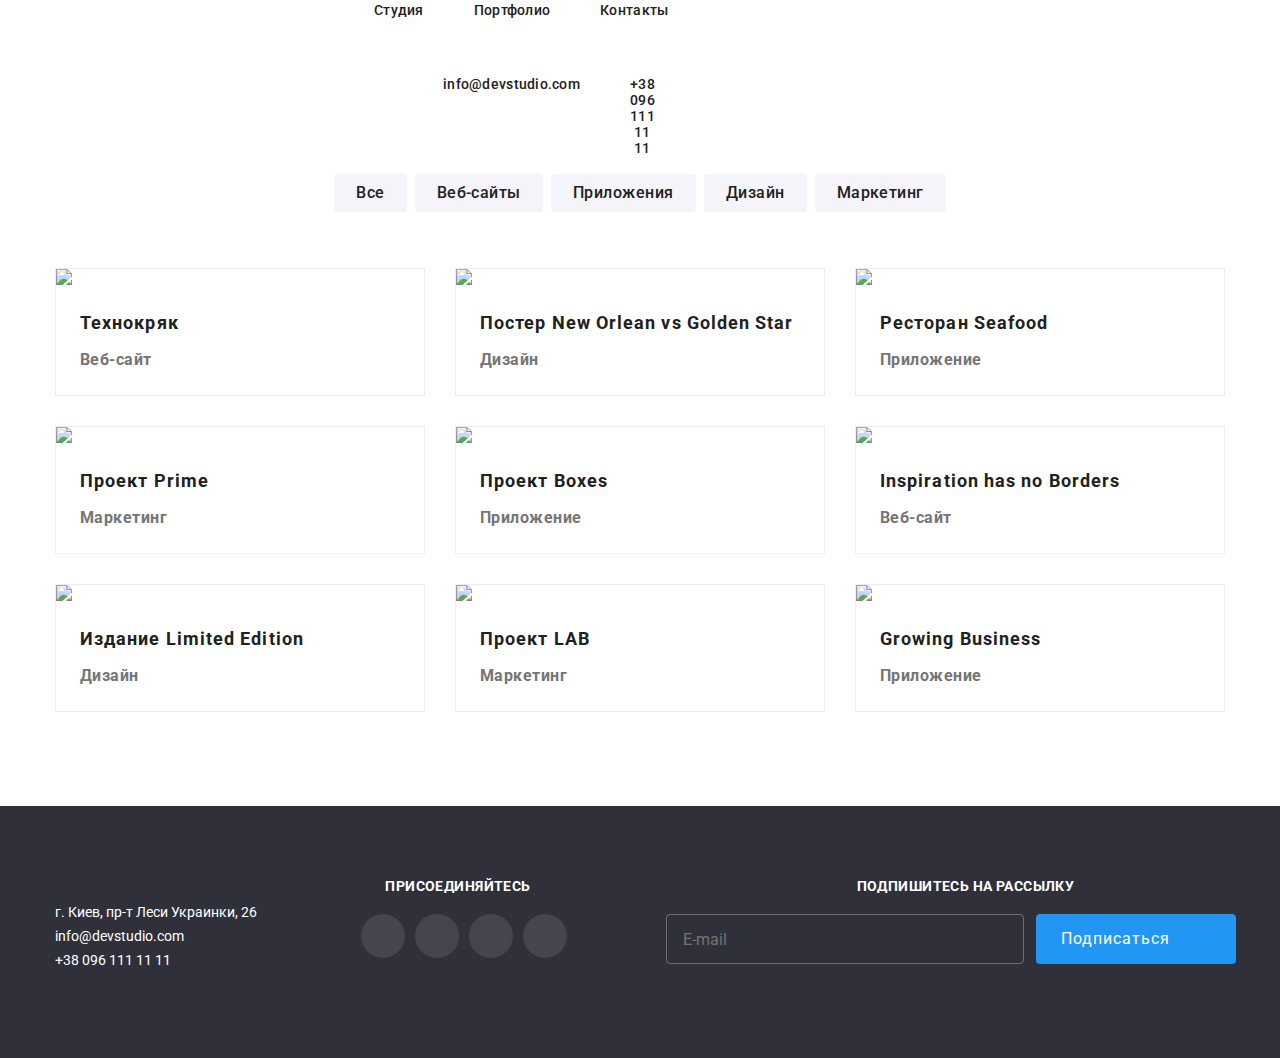
==== poftfolio.html @ 073ec11e "Add files via upload" ====
<!DOCTYPE html>
<html lang="en">
  <head>
    <meta charset="UTF-8" />
    <meta name="viewport" content="width=device-width, initial-scale=1.0" />
    <title>Portfolio</title>
    <link
      href="https://fonts.googleapis.com/css2?family=Roboto:wght@400;500;700;900&display=swap"
      rel="stylesheet"
    />
    <link
      rel="stylesheet"
      href="https://cdnjs.cloudflare.com/ajax/libs/modern-normalize/1.0.0/modern-normalize.css"
    />
    <link rel="stylesheet" href="./css/portfolio.min.css" />
  </head>
  <body>
    <header class="header">
      <div class="container">
        
        <a class="logo" href="./index.html">
              <svg width="153" height="31">
              <use href="./images/sprite.svg#icon-Web-Studio"></use>
            </svg>
            </a>
            <button
            type="button"
            class="menu-button is-open"
            aria-expanded="false"
            aria-controls="menu-container"
            data-menu-button>
            <svg class="mobile-menu"
            width="40"
            height="40"
              aria-label="Переключатель мобильного меню"
            >
              <use class="icon-cross" href="./images/sprite.svg#icon-Vector"></use>
              <use class="icon-menu" href="./images/sprite.svg#icon-menu-mob"></use>
            </svg>
          </button>
      <div class="menu-container is-open" id="menu-container" data-menu>
                   
        <div>    
          <nav class="navigation"> 
              <ul class="navigation-list list">
                <li class="navigation-list-item">
                  <a class="navigation-list-link link" href="">Студия </a>
                </li>
                <li class="navigation-list-item">
                  <a class="navigation-list-link link" href="./poftfolio.html"
                    >Портфолио
                  </a>
                </li>
                <li class="navigation-list-item">
                  <a class="navigation-list-link link" href=""> Контакты</a>
                </li>
              </ul>
            </nav>
          </div>
          <div>    
            <address class="address">
              <ul class="address-list list">
                <li class="address-list-item">
                  <a class="address-list-item-mail link"
                    href="mailto:info@devstudio.com">
                    <svg class="mail-svg">
                      <use href="./images/sprite.svg#icon-mail"></use>
                    </svg>
                    info@devstudio.com
                  </a>
                </li>
                <li class="address-list-item">
                  <a class="address-list-item-tel link" href="tel:+380961111111"
                    >
                    <svg class="tel-svg">
                      <use href="./images/sprite.svg#icon-tel"></use>
                    </svg>
                    +38 096 111 11 11</a
                  >
                </li>
              </ul>
            </address>
        </div>
      </div>
    </div>
    </header> 
    <main>
      <!--portfolio-->
      <!--tabs-->
    <section class="tabs">
      <div class="container">
          <nav class="potfolio-nav">
            <ul class="portfolio-list list">
              <li class="portfolio-list-item">
                <a class="portfolio-list-item-link link" href="">Все</a>
              </li>
              <li class="portfolio-list-item">
                <a class="portfolio-list-item-link link" href="">Веб-сайты</a>
              </li>
              <li class="portfolio-list-item">
                <a class="portfolio-list-item-link link" href="">Приложения</a>
              </li>
              <li class="portfolio-list-item">
                <a class="portfolio-list-item-link link" href="">Дизайн</a>
              </li>
              <li class="portfolio-list-item">
                <a class="portfolio-list-item-link link" href="">Маркетинг</a>
              </li>
            </ul>
          </nav>
        </div>
    </section>  
      <!--gallery-->
      <section class="gallery">
        <div class="container">
          <h2 class="gallery-title" hidden>gg</h2>
          <ul class="gallery-list list">
            <li class="gallery-list-item">
              <div class="gallery-list-img-wraper">
                <a href="">
                  <picture>
                    <source
                        srcset="./images/portfolio/all/1.jpg 1x, ./images/portfolio/all/1@2x.jpg 2x"
                        media="(min-width: 1200px)">
                    <source
                        srcset="./images/portfolio/all/1-tablet.jpg 1x, ./images/portfolio/all/1-tablet@2x.jpg 2x"
                        media="(min-width:768px)">
                    <source
                        srcset="./images/portfolio/all/1-mob.jpg 1x, ./images/portfolio/all/1-mob@2x.jpg 2x"
                        media="(min-width:480px)">    
                                   
                  <img src="./images/portfolio/all/1.jpg"/>
                </picture>
                  
                </a>
                <div class="overlay">
                  <p>
                    Технокряк это современная площадка распространения коронавируса.
                    Компании используют эту платформу для цифрового шпионажа и атак
                    на защищённые сервера конкурентов.
                  </p>
                </div>
              </div>
              
              <p class="gallery-item-title">Технокряк</p>
              <p class="gallery-item-discription">Веб-сайт</p>
              
            </li>
            <li class="gallery-list-item">
              <div class="gallery-list-img-wraper">
              <a class="gallery-title-link link" href=""
                >
                <picture>
                  <source
                      srcset="./images/portfolio/all/2.jpg 1x, ./images/portfolio/all/2@2x.jpg 2x"
                      media="(min-width: 1200px)">
                  <source
                      srcset="./images/portfolio/all/2-tablet.jpg 1x, ./images/portfolio/all/2-tablet@2x.jpg 2x"
                      media="(min-width:768px)">
                  <source
                      srcset="./images/portfolio/all/2-mob.jpg 1x, ./images/portfolio/all/2-mob@2x.jpg 2x"
                      media="(min-width:480px)">    
                                 
                <img src="./images/portfolio/all/2.jpg"/>
              </picture>
                
              </a>
                <div class="overlay">
                  <p>
                    Технокряк это современная площадка распространения коронавируса.
                    Компании используют эту платформу для цифрового шпионажа и атак
                    на защищённые сервера конкурентов.
                  </p>
                </div>
              </div>
              <p class="gallery-item-title">Постер New Orlean vs Golden Star</p>
              <p class="gallery-item-discription">Дизайн</p>
            </li>
            <li class="gallery-list-item">
              <div class="gallery-list-img-wraper">
              <a class="gallery-title-link link" href=""
                >
                <picture>
                  <source
                      srcset="./images/portfolio/all/3.jpg 1x, ./images/portfolio/all/3@2x.jpg 2x"
                      media="(min-width: 1200px)">
                  <source
                      srcset="./images/portfolio/all/3-tablet.jpg 1x, ./images/portfolio/all/3-tablet@2x.jpg 2x"
                      media="(min-width:768px)">
                  <source
                      srcset="./images/portfolio/all/3-mob.jpg 1x, ./images/portfolio/all/3-mob@2x.jpg 2x"
                      media="(min-width:480px)">    
                                 
                <img src="./images/portfolio/all/3.jpg"/>
              </picture>
              </a>
                <div class="overlay">
                  <p>
                    Технокряк это современная площадка распространения коронавируса.
                    Компании используют эту платформу для цифрового шпионажа и атак
                    на защищённые сервера конкурентов.
                  </p>
                </div>
              </div>
              <p class="gallery-item-title">Ресторан Seafood</p>
              <p class="gallery-item-discription">Приложение</p>
            </li>
            <li class="gallery-list-item">
              <div class="gallery-list-img-wraper">
              <a class="gallery-title-link link" href=""
                >
                <picture>
                  <source
                      srcset="./images/portfolio/all/4.jpg 1x, ./images/portfolio/all/4@2x.jpg 2x"
                      media="(min-width: 1200px)">
                  <source
                      srcset="./images/portfolio/all/4-tablet.jpg 1x, ./images/portfolio/all/4-tablet@2x.jpg 2x"
                      media="(min-width:768px)">
                  <source
                      srcset="./images/portfolio/all/4-mob.jpg 1x, ./images/portfolio/all/4-mob@2x.jpg 2x"
                      media="(min-width:480px)">    
                                 
                <img src="./images/portfolio/all/4.jpg"/>
              </picture>
              </a>
                <div class="overlay">
                  <p>
                    Технокряк это современная площадка распространения коронавируса.
                    Компании используют эту платформу для цифрового шпионажа и атак
                    на защищённые сервера конкурентов.
                  </p>
                </div>
              </div>
              <p class="gallery-item-title">Проект Prime</p>
              <p class="gallery-item-discription">Маркетинг</p>
            </li>
            <li class="gallery-list-item">
              <div class="gallery-list-img-wraper">
              <a href=""
                >
                <picture>
                  <source
                      srcset="./images/portfolio/all/5.jpg 1x, ./images/portfolio/all/5@2x.jpg 2x"
                      media="(min-width: 1200px)">
                  <source
                      srcset="./images/portfolio/all/5-tablet.jpg 1x, ./images/portfolio/all/5-tablet@2x.jpg 2x"
                      media="(min-width:768px)">
                  <source
                      srcset="./images/portfolio/all/5-mob.jpg 1x, ./images/portfolio/all/5-mob@2x.jpg 2x"
                      media="(min-width:480px)">    
                                 
                <img src="./images/portfolio/all/5.jpg"/>
                </picture>
              </a>
                <div class="overlay">
                  <p>
                    Технокряк это современная площадка распространения коронавируса.
                    Компании используют эту платформу для цифрового шпионажа и атак
                    на защищённые сервера конкурентов.
                  </p>
                </div>
               </div>
              <p class="gallery-item-title">Проект Boxes</p>
              <p class="gallery-item-discription">Приложение</p>
            </li>
            <li class="gallery-list-item">
              <div class="gallery-list-img-wraper">
              <a href=""
                >
                <picture>
                  <source
                      srcset="./images/portfolio/all/6.jpg 1x, ./images/portfolio/all/6@2x.jpg 2x"
                      media="(min-width: 1200px)">
                  <source
                      srcset="./images/portfolio/all/6-tablet.jpg 1x, ./images/portfolio/all/6-tablet@2x.jpg 2x"
                      media="(min-width:768px)">
                  <source
                      srcset="./images/portfolio/all/6-mob.jpg 1x, ./images/portfolio/all/6-mob@2x.jpg 2x"
                      media="(min-width:480px)">    
                                 
                <img src="./images/portfolio/all/6.jpg"/>
              </picture>
              </a>
                <div class="overlay">
                  <p>
                    Технокряк это современная площадка распространения коронавируса.
                    Компании используют эту платформу для цифрового шпионажа и атак
                    на защищённые сервера конкурентов.
                  </p>
                </div>
              </div>
              <p class="gallery-item-title">Inspiration has no Borders</p>
              <p class="gallery-item-discription">Веб-сайт</p>
            </li>
            <li class="gallery-list-item">
              <div class="gallery-list-img-wraper">
              <a href=""
                >
                <picture>
                  <source
                      srcset="./images/portfolio/all/7.jpg 1x, ./images/portfolio/all/7@2x.jpg 2x"
                      media="(min-width: 1200px)">
                  <source
                      srcset="./images/portfolio/all/7-tablet.jpg 1x, ./images/portfolio/all/7-tablet@2x.jpg 2x"
                      media="(min-width:768px)">
                  <source
                      srcset="./images/portfolio/all/7-mob.jpg 1x, ./images/portfolio/all/7-mob@2x.jpg 2x"
                      media="(min-width:480px)">    
                                 
                <img src="./images/portfolio/all/7.jpg"/>
              </picture>
              </a>
                <div class="overlay">
                  <p>
                    Технокряк это современная площадка распространения коронавируса.
                    Компании используют эту платформу для цифрового шпионажа и атак
                    на защищённые сервера конкурентов.
                  </p>
                </div>
              </div>
              <p class="gallery-item-title">Издание Limited Edition</p>
              <p class="gallery-item-discription">Дизайн</p>
            </li>
            <li class="gallery-list-item">
              <div class="gallery-list-img-wraper">
              <a href=""
                >
                <picture>
                  <source
                      srcset="./images/portfolio/all/8.jpg 1x, ./images/portfolio/all/8@2x.jpg 2x"
                      media="(min-width: 1200px)">
                  <source
                      srcset="./images/portfolio/all/8-tablet.jpg 1x, ./images/portfolio/all/8-tablet@2x.jpg 2x"
                      media="(min-width:768px)">
                  <source
                      srcset="./images/portfolio/all/8-mob.jpg 1x, ./images/portfolio/all/8-mob@2x.jpg 2x"
                      media="(min-width:480px)">    
                                 
                <img src="./images/portfolio/all/8.jpg"/>
                </a>
              </picture>
                <div class="overlay">
                  <p>
                    Технокряк это современная площадка распространения коронавируса.
                    Компании используют эту платформу для цифрового шпионажа и атак
                    на защищённые сервера конкурентов.
                  </p>
                </div>
              </div>
              <p class="gallery-item-title">Проект LAB</p>
              <p class="gallery-item-discription">Маркетинг</p>
            </li>
            <li class="gallery-list-item">
              <div class="gallery-list-img-wraper">
              <a href=""
                >
                <picture>
                  <source
                      srcset="./images/portfolio/all/9.jpg 1x, ./images/portfolio/all/9@2x.jpg 2x"
                      media="(min-width: 1200px)">
                  <source
                      srcset="./images/portfolio/all/9-tablet.jpg 1x, ./images/portfolio/all/9-tablet@2x.jpg 2x"
                      media="(min-width:768px)">
                  <source
                      srcset="./images/portfolio/all/9-mob.jpg 1x, ./images/portfolio/all/9-mob@2x.jpg 2x"
                      media="(min-width:480px)">    
                                 
                <img src="./images/portfolio/all/9.jpg"/>
              </picture>
              </a>
                <div class="overlay">
                  <p>
                    Технокряк это современная площадка распространения коронавируса.
                    Компании используют эту платформу для цифрового шпионажа и атак
                    на защищённые сервера конкурентов.
                  </p>
                </div>
              </div>
              <p class="gallery-item-title">Growing Business</p>
              <p class="gallery-item-discription">Приложение</p>
            </li>
          </ul>
        </div>
      </section>

    </main>
    <footer class="footer">
      <div class="container">
        <div class="footer-tablet">
         <div class="address-footer">
            <a class="logo-footer" href="./index.html">
            <svg class="logo-img-svg">
              <use href="./images/sprite.svg#icon-web-footer"></use>
            </svg>
            </a>
            <address class="address-footer-description">
              <p class="address-fact">г. Киев, пр-т Леси Украинки, 26</p>
              <ul class="address-list-footer list">
                <li class="address-list-footer-item">
                  <a class="address-list-footer-mail link" href="mailto:info@devstudio.com">info@devstudio.com</a>
                </li>
                <li class="address-list-footer-item">
                  <a class="address-list-footer-tel link" href="tel:+380961111111">+38 096 111 11 11</a>
                </li>
              </ul>
            </address>
         </div>
          <div class="subscription">
            <h3 class="subscription-social-title">присоединяйтесь</h3>
              <ul class="subscription-list list">
                <li class="subscription-list-item">
                <a class="subscription-social-link link" href="">
                  <svg class="subscription-social-link-svg">
                    <use href="./images/sprite.svg#icon-instagram-footer"></use>
                  </svg>
                </a>
              </li>
              <li class="subscription-list-item">
                <a class="subscription-social-link link" href="">
                  <svg class="subscription-social-link-svg">
                    <use href="./images/sprite.svg#icon-twitter-footer"></use>
                  </svg>
                </a>
              </li>
              <li class="subscription-list-item">
                <a class="subscription-social-link link" href="">
                  <svg class="subscription-social-link-svg">
                    <use href="./images/sprite.svg#icon-facebook-footer"></use>
                  </svg>
                </a>
              </li>
              <li class="subscription-list-item">
                <a class="subscription-social-link link" href="">
                  <svg class="subscription-social-link-svg">
                    <use href="./images/sprite.svg#icon-linkedin-footer"></use>
                  </svg>
                </a>
              </li>
              
            </ul>
          </div>
         
        </div>
        <div class="subscription-sub">
          <h3 class="subscription-title">Подпишитесь на рассылку</h3>
          <form action="" class="subscription-form">
            <input type="email" name="email" class="subscription-input" placeholder="E-mail" size="40" />
            <button  type="submit" class="subscription-btn">
            <span class="subscription-btn-text">
              <p>Подписаться</p>
              <svg class="subscription-btn-svg">
              <use href="./images/sprite.svg#icon-send"></use>
              </svg>            
              </span>
            </button>
         </form>
        </div>
      </div>
    </footer>
    <div class="backdrop is-hidden" data-modal>
      <div class="modal">
        <h2 class="modal-title">Оставьте свои данные, мы вам перезвоним</h2>
        <button type="button" class="close-btn" data-modal-close>
          <svg class="modal-btn-svg" width="12" height="12">
            <use href="./images/sprite.svg#icon-Vector"></use>
          </svg>
        </button>
        <form action="#" class="modal-form">
          <label class="modal-form-field">
            Имя*
            <div class="modal-form-field-wrapper">
              <input type="text" name="user-name" class="modal-form-input" placeholder="Имя" required>
              <svg class="modal-form-svg" width="12" height="12">
                <use href="./images/sprite.svg#icon-name"></use>
              </svg>
            </div>
          </label>
          <label class="modal-form-field">
            Телефон*
            <span class="modal-form-field-wrapper">
              <input type="tel" name="user-phone" class="modal-form-input" placeholder="Телефон" required>
              <svg class="modal-form-svg" width="13" height="13">
                <use href="./images/sprite.svg#icon-tel"></use>
              </svg>
            </span>
          </label>
          <label class="modal-form-field">
            Почта*
            <span class="modal-form-field-wrapper">
              <input type="email" name="email" class="modal-form-input" placeholder="Почта" required>
              <svg class="modal-form-svg" width="15" height="12">
                <use href="./images/sprite.svg#icon-mail"></use>
              </svg>
            </span>
          </label>
          <label class="modal-form-field" for="user-massege">
            Комментарий
          </label>
          <span class="modal-form-field-wrapper">
            <textarea name="user-massege" id="user-massege" class="modal-form-massege" placeholder="Комментарий"></textarea>
          </span>
    
          <input type="checkbox" id="check-policy" name="user-policy" value="accept-policy"
            class="modal-form-policy visually-hidden">
          <label class="modal-form-policy-lable" for="check-policy">
            Соглашаюсь с рассылкой и принимаю <a href="">Условия договора</a>
          </label>
          <button type="submit" class="modal-form-btn">Отправить</button>
        </form>
    
      </div>
    </div>
    
  </body>
</html>
---- css/portfolio.min.css ----
.visually-hidden{position:absolute !important;clip:rect(1px 1px 1px 1px);clip:rect(1px, 1px, 1px, 1px);padding:0 !important;border:0 !important;height:1px !important;width:1px !important;overflow:hidden}*,*::before,*::after{margin:0;padding:0}body{font-family:"Roboto",sans-serif;font-style:normal}.list{list-style:none}.link{text-decoration:none}.address{font-style:normal}img{display:block;max-width:100%;height:auto}.section{padding-top:30px;padding-bottom:30px}@media screen and (min-width: 1200px){.section{padding-top:47px;padding-bottom:47px}}@media screen and (min-width: 480px){.container{padding-left:15px;padding-right:15px;width:480px;margin:0 auto}.header .container{display:flex;align-items:center;justify-content:space-between}}@media screen and (min-width: 768px){.container{width:768px;margin:0 auto;padding:0 15px}}@media screen and (min-width: 1200px){.container{width:1200px;padding:0 15px;margin:0 auto}.footer .container{display:flex;height:252px}.hero .container{display:flex}}.title{font-weight:700;font-size:26px;line-height:1.269;text-align:center;letter-spacing:0.03em;color:#212121}.about .title{margin-bottom:50px}.clients .title{margin-bottom:30px}.co-worker .title{margin-bottom:30px}@media screen and (min-width: 1200px){.title{font-weight:700;font-size:36px}.co-worker .title{margin-bottom:50px}.clients .title{margin-bottom:50px}}@media screen and (min-width: 480px){.menu-button{display:inline-flex;margin:0;padding:0;border:0;background-color:transparent}.menu-button .icon-cross{display:none;width:20px}.menu-button.is-open .icon-cross{display:block}.menu-button.is-open .icon-menu{display:none}.menu-container{display:none;position:absolute;top:60px;left:0;width:100%;text-align:center;background-color:#FFFFFF;padding:60px 140px}.menu-container.is-open{display:block}.mobile-menu{display:block;fill:#212121;margin-top:10px}.mobile-menu :hover{fill:#2196f3}.mobile-menu .icon-menu{width:40px;height:40px}.mobile-menu .icon-cross{width:20px;height:20px}.address{display:none}}@media screen and (min-width: 768px){.menu-container{display:flex;align-items:center;position:relative;padding:0px;top:0}.menu-button{display:none}.address{display:block}}.subtitle{font-weight:700;font-size:14px;line-height:1.143;letter-spacing:0.03em;text-transform:uppercase;color:#212121}.advantages .subtitle{margin-bottom:10px;text-align:center}@media screen and (min-width: 1200px){.advantages .subtitle{text-align:left}}.logo{width:141px;height:28px;margin-top:26px;margin-bottom:16px}.logo-img-svg{width:153px;height:31px}@media screen and (min-width: 768px){.logo{margin-right:81px;margin-bottom:26px}}@media screen and (min-width: 1200px){.logo{margin-left:93px;margin-right:85px;margin-bottom:26px}}.discription{font-weight:400;font-size:14px;line-height:1.714;letter-spacing:0.03em;color:#757575}.advantages-content .discription{margin-bottom:30px}.backdrop{position:fixed;top:0px;left:0px;width:100%;height:100%;background-color:rgba(0,0,0,0.5);transition:all 550ms linear}.backdrop.is-hidden{opacity:0;visibility:hidden;pointer-events:none;transition:all 500ms linear 500ms}.backdrop.is-open{opacity:0;visibility:hidden;pointer-events:none;transition:all 500ms linear 500ms}.modal{position:absolute;top:50%;left:50%;transform:translate(-50%, -50%) scale(1);width:450px;height:609px;background-color:#fff;transition:all 300ms linear 500ms;padding:40px}.modal-btn-svg{width:11px;height:11px;fill:#000}.close-btn:hover .modal-btn-svg{fill:#2196f3;transition:color 250ms cubic-bezier(0.4, 0, 0.2, 1)}.backdrop.is-hidden .modal{transform:translate(-50%, -50%) scale(0);transition:all 500ms linear 0ms}.modal-form-btn{font-family:"Roboto", sans-serif;font-style:normal;font-weight:700;font-size:16px;line-height:1.875;align-items:center;letter-spacing:0.06em;margin-top:30px;margin-left:85px;margin-right:85px;width:200px;height:50px;background:#2196f3;color:#ffffff;border-radius:4px;padding:10px 25px}.modal-title{font-family:Roboto;font-style:normal;font-weight:700;font-size:20px;line-height:1.15;text-align:center;color:#212121;margin-bottom:30px}.close-btn{position:absolute;width:30px;height:30px;top:10px;right:9px;background:#ffffff;border:1px solid rgba(0,0,0,0.1);border-radius:100%}.modal-form{display:flex;flex-direction:column}.modal-form-field,.modal-form-massege{display:block;font-family:Roboto;font-style:normal;font-weight:400;font-size:14px;line-height:1.143;color:#757575}.modal-form-field-wrapper{display:block;position:relative;margin-top:4px;margin-bottom:10px}.modal-form-input{display:block;width:100%;height:40px;border:1px solid rgba(33,33,33,0.2);border-radius:4px;padding-left:42px}.modal-form-massege{width:100%;height:120px;border:1px solid rgba(33,33,33,0.2);border-radius:4px;resize:none;margin-top:4px;padding-left:16px;padding-top:12px}.modal-form-input:focus,.modal-form-massege:focus{outline:none;border:1px solid #2196f3}.modal-form-svg{position:absolute;left:19px;bottom:14px;fill:#000}.modal-form-input:focus+.modal-form-svg{fill:#2196f3}.modal-form-policy-lable{text-decoration-skip:none;font-family:Roboto;font-style:normal;font-weight:400;font-size:14px;line-height:1.714;color:#757575}.modal-form-policy-lable::before{display:inline-block;width:16px;height:15px;content:"";background-image:url(../images/check.png);border-radius:2px}.modal-form-policy:checked+.modal-form-policy-lable::before{background-image:url(../images/check_on.png);background-position:center;background-color:#2196f3;background-repeat:no-repeat}@media screen and (min-width: 1200px){.modal{width:528px;height:581px}.modal-form-btn{margin-left:124px;margin-right:124px}}.header{position:relative;height:60px;margin-left:auto}.navigation-list-link{position:relative;margin-bottom:40px;display:flex;flex-direction:column;align-items:center;font-weight:500;font-style:normal;font-size:14px;line-height:1.143;letter-spacing:0.02em;color:#212121;transition:color 250ms cubic-bezier(0.4, 0, 0.2, 1)}.navigation-list-link:hover,.navigation-list-link:focus{color:#2196f3}.navigation-list-link:hover::after{position:absolute;top:38px;width:100%;content:"";height:4px;background:#2196f3;border-radius:2px}@media screen and (min-width: 480px) and (max-width: 1199){.navigation,.address{display:none}}@media screen and (min-width: 768px){.header{height:80px}.header .address{margin-left:auto;margin-right:auto}.navigation{display:flex;align-items:center}.navigation-list{display:flex;align-items:center}.navigation-list-item:not(:last-child){margin-right:50px}.navigation-list-link{position:relative;display:flex;flex-direction:column;align-items:center;font-weight:500;font-style:normal;font-size:14px;line-height:1.143;letter-spacing:0.02em;color:#212121;transition:color 250ms cubic-bezier(0.4, 0, 0.2, 1)}.navigation-list-link:hover,.navigation-list-link :focus{color:#2196f3}.navigation-list-link:hover::after{position:absolute;top:38px;width:100%;content:"";height:4px;background:#2196f3;border-radius:2px}.address-list{display:flex;width:148px;margin-left:69px;flex-direction:column;align-items:center}.address-list-item{width:148px;display:flex}.address-list-item-mail,.address-list-item-tel{font-weight:500;font-style:normal;font-size:12px;line-height:1.167;letter-spacing:0.02em;color:#212121;transition:color 250ms cubic-bezier(0.4, 0, 0.2, 1)}.address-list-item-mail:hover,.address-list-item-mail :focus,.address-list-item-tel:hover,.address-list-item-tel :focus{color:#2196f3}.address-list-item-mail{margin-top:2px;margin-bottom:10px}.mail-svg{width:16px;height:12px;margin-right:10px;fill:#757575}.address-list-item:hover .mail-svg{fill:#2196f3;transition:color 250ms cubic-bezier(0.4, 0, 0.2, 1)}.tel-svg{width:10px;height:15px;margin-right:10px;fill:#757575}.address-list-item:hover .tel-svg{fill:#2196f3;transition:color 250ms cubic-bezier(0.4, 0, 0.2, 1)}}@media screen and (min-width: 1200px){.navigation-list-link:hover::after{top:30px}.address-list{justify-content:space-between;flex-direction:row}.address-list-item{height:20px;width:180px}.address-list-item-mail,.address-list-item-tel{font-size:14px;line-height:1.143}.address-list-item:not(:last-child){margin-right:50px}}.footer{background:#2f303a;padding-top:60px}.address-footer{text-align:center}.address-footer-description{text-align:center;font-family:"Roboto", sans-serif;font-style:normal;font-weight:400;font-size:14px;line-height:1.714;color:#ffffff}.address-list-footer-mail,.address-list-footer-tel{color:#ffffff}@media screen and (min-width: 768px){.footer{background:#2f303a;padding-top:60px}.footer-tablet{padding-left:61px;padding-right:74px;display:flex;justify-content:space-between}}@media screen and (min-width: 1200px){.footer{margin:0 auto;padding-top:0px}.footer-tablet{justify-content:start;padding-top:0px;padding-left:0px;padding-right:0px}.address-footer{margin-top:60px;text-align:left;width:231px;margin-right:70px}.address-footer-description{text-align:left}}.social-title{font-weight:700;font-size:14px;line-height:1.143;letter-spacing:0.03em;text-transform:uppercase;color:#ffffff;margin-top:60px;margin-bottom:20px}.subscription-social-title,.subscription-title{text-align:center;font-weight:700;font-size:14px;line-height:1.143;letter-spacing:0.03em;text-transform:uppercase;color:#ffffff;margin-right:12px;margin-top:60px;margin-bottom:20px}.subscription-list{display:flex;margin-left:117px;margin-right:117px}.subscription-social-link{display:flex;align-items:center;justify-content:center;margin-right:5px;margin-left:5px;width:44px;height:44px;border-radius:50px;background-color:rgba(255,255,255,0.1)}.subscription-social-link-svg{width:20px;height:20px;fill:#fff}.subscription-input{margin-bottom:20px;width:450px;height:50px;border-radius:4px;border:1px solid rgba(255,255,255,0.3);box-sizing:border-box;background-color:transparent;padding-left:16px;color:#fff}.subscription-input :hover,.subscription-input :focus{border:1px solid #2196f3}.subscription-btn{margin-bottom:60px;margin-left:135px;margin-right:135px;font-family:"Roboto", sans-serif;font-style:normal;font-weight:400;font-size:16px;line-height:1.875;align-items:center;letter-spacing:0.06em;margin-top:20px;width:200px;height:50px;background:#2196f3;border-radius:4px;border:0px;padding:10px 25px;color:#ffffff}.subscription-btn-text{display:inline-block;display:flex;align-items:center;justify-content:space-between}.subscription-btn-svg{width:24px;height:24px;margin-left:10px;fill:#FFFFFF}@media screen and (min-width: 768px){.subscription-list{margin:0 auto}.subscription-input{margin-left:151px}.subscription-btn{margin-left:276px}.subscription-social-title{margin-top:0px}}@media screen and (min-width: 1200px){.subscription{margin-top:72px}.subscription-form{display:flex}.subscription-title{margin-top:72px}.subscription-btn{margin-left:12px;margin-top:0px}.subscription-list{display:flex;justify-content:space-between}.subscription-input{width:358px;margin-left:94px}}.tabs{margin:0 auto;margin-top:60px;margin-bottom:56px}.portfolio-list{display:wrap;flex-wrap:wrap;align-items:center}.portfolio-list-item{background-color:#F5F4FA;padding:6px 22px;border-radius:4px}.portfolio-list-item:hover,.portfolio-list-item:focus{background-color:#2196f3}.portfolio-list-item:not(:last-child){margin-right:8px}.portfolio-list-item-link{font-weight:500;font-size:16px;line-height:1.625;text-align:center;letter-spacing:0.03em;color:#212121}.portfolio-list-item-link:hover,.portfolio-list-item-link:focus{color:#ffffff}.gallery{margin-bottom:94px}.gallery-item-title{font-weight:700;font-size:18px;line-height:2;letter-spacing:0.06em;color:#212121;margin-top:20px;margin-left:24px}.gallery-item-discription{font-weight:700;font-size:16px;line-height:1.875;letter-spacing:0.03em;color:#757575;margin-top:4px;margin-left:24px;margin-bottom:20px}.gallery-list{margin:-15px}.gallery-list-item{width:450px;margin:15px;background:#ffffff;border:1px solid #eeeeee;box-sizing:border-box;transition:all 250ms cubic-bezier(0.4, 0, 0.2, 1)}.gallery-list-item:hover{border:1px solid #eeeeee;box-sizing:border-box;box-shadow:0px 1px 1px rgba(0,0,0,0.12),0px 4px 4px rgba(0,0,0,0.06),1px 4px 6px rgba(0,0,0,0.16)}.gallery-list-img-wraper{position:relative;overflow:hidden}.overlay{position:absolute;left:0;top:0;width:100%;height:100%;background:rgba(33,150,243,0.9);font-family:"Roboto", sans-serif;font-style:normal;font-weight:400;font-size:18px;line-height:1.556;color:#ffffff;padding:77px 24px;transform:translateY(100%);transition:all 300ms linear}.gallery-list-item:hover .overlay{transform:translateY(0%)}@media screen and (min-width: 768px){.gallery-list{display:flex;flex-wrap:wrap}.gallery-list-item{width:354px}.overlay{padding:49px 24px}}@media screen and (min-width: 1200px){.portfolio-list{display:flex;align-items:center;justify-content:center;margin-top:94px;margin-bottom:50px}.gallery-list-item{width:370px}.overlay{padding:63px 24px}}
/*# sourceMappingURL=portfolio.min.css.map */
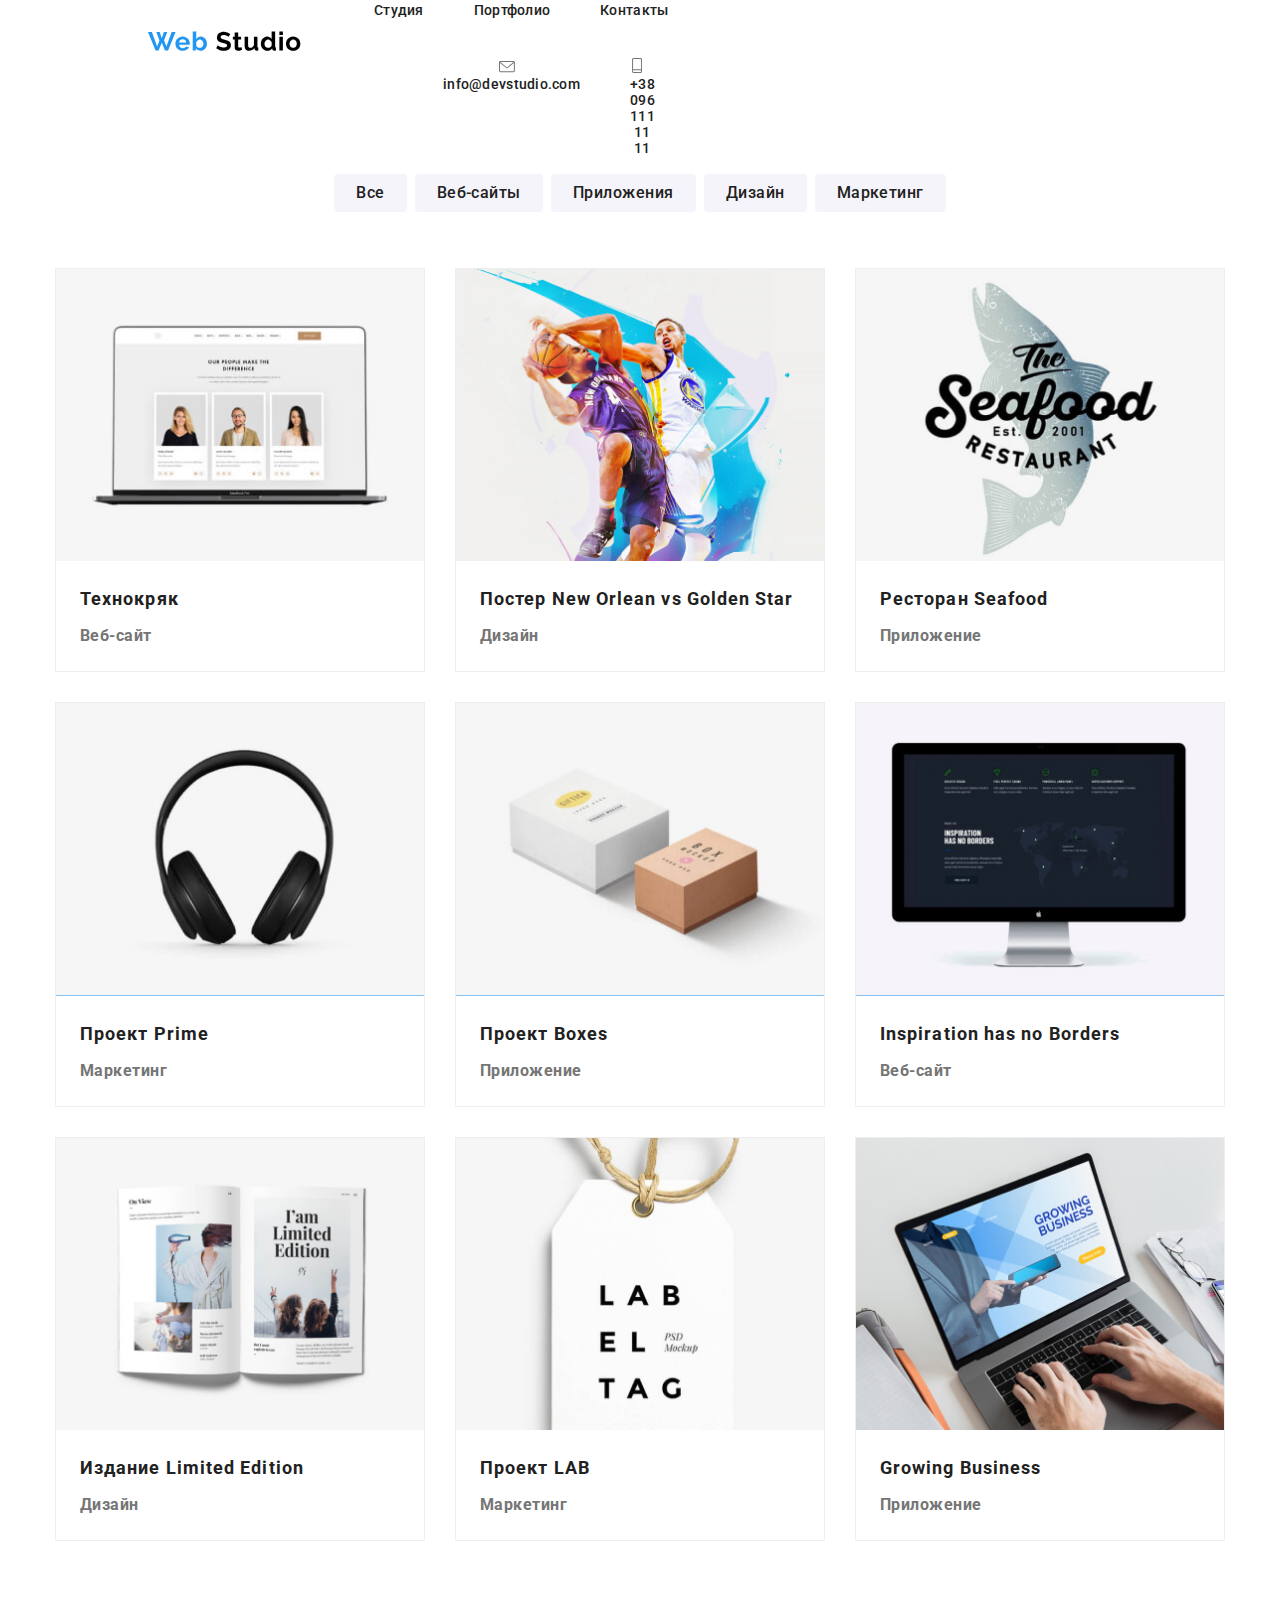
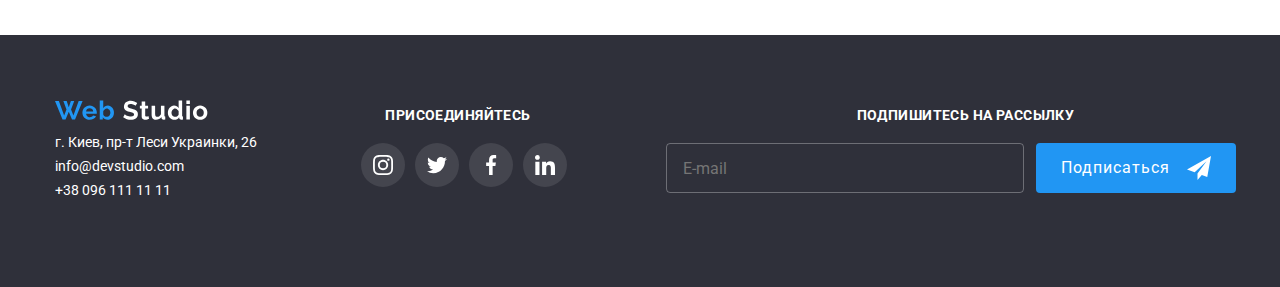
==== commit 908c39a8: "Update poftfolio.html" ====
--- a/poftfolio.html
+++ b/poftfolio.html
@@ -510,6 +510,6 @@
     
       </div>
     </div>
-    
+    <script src="./js/menu.js"></script>
   </body>
 </html>
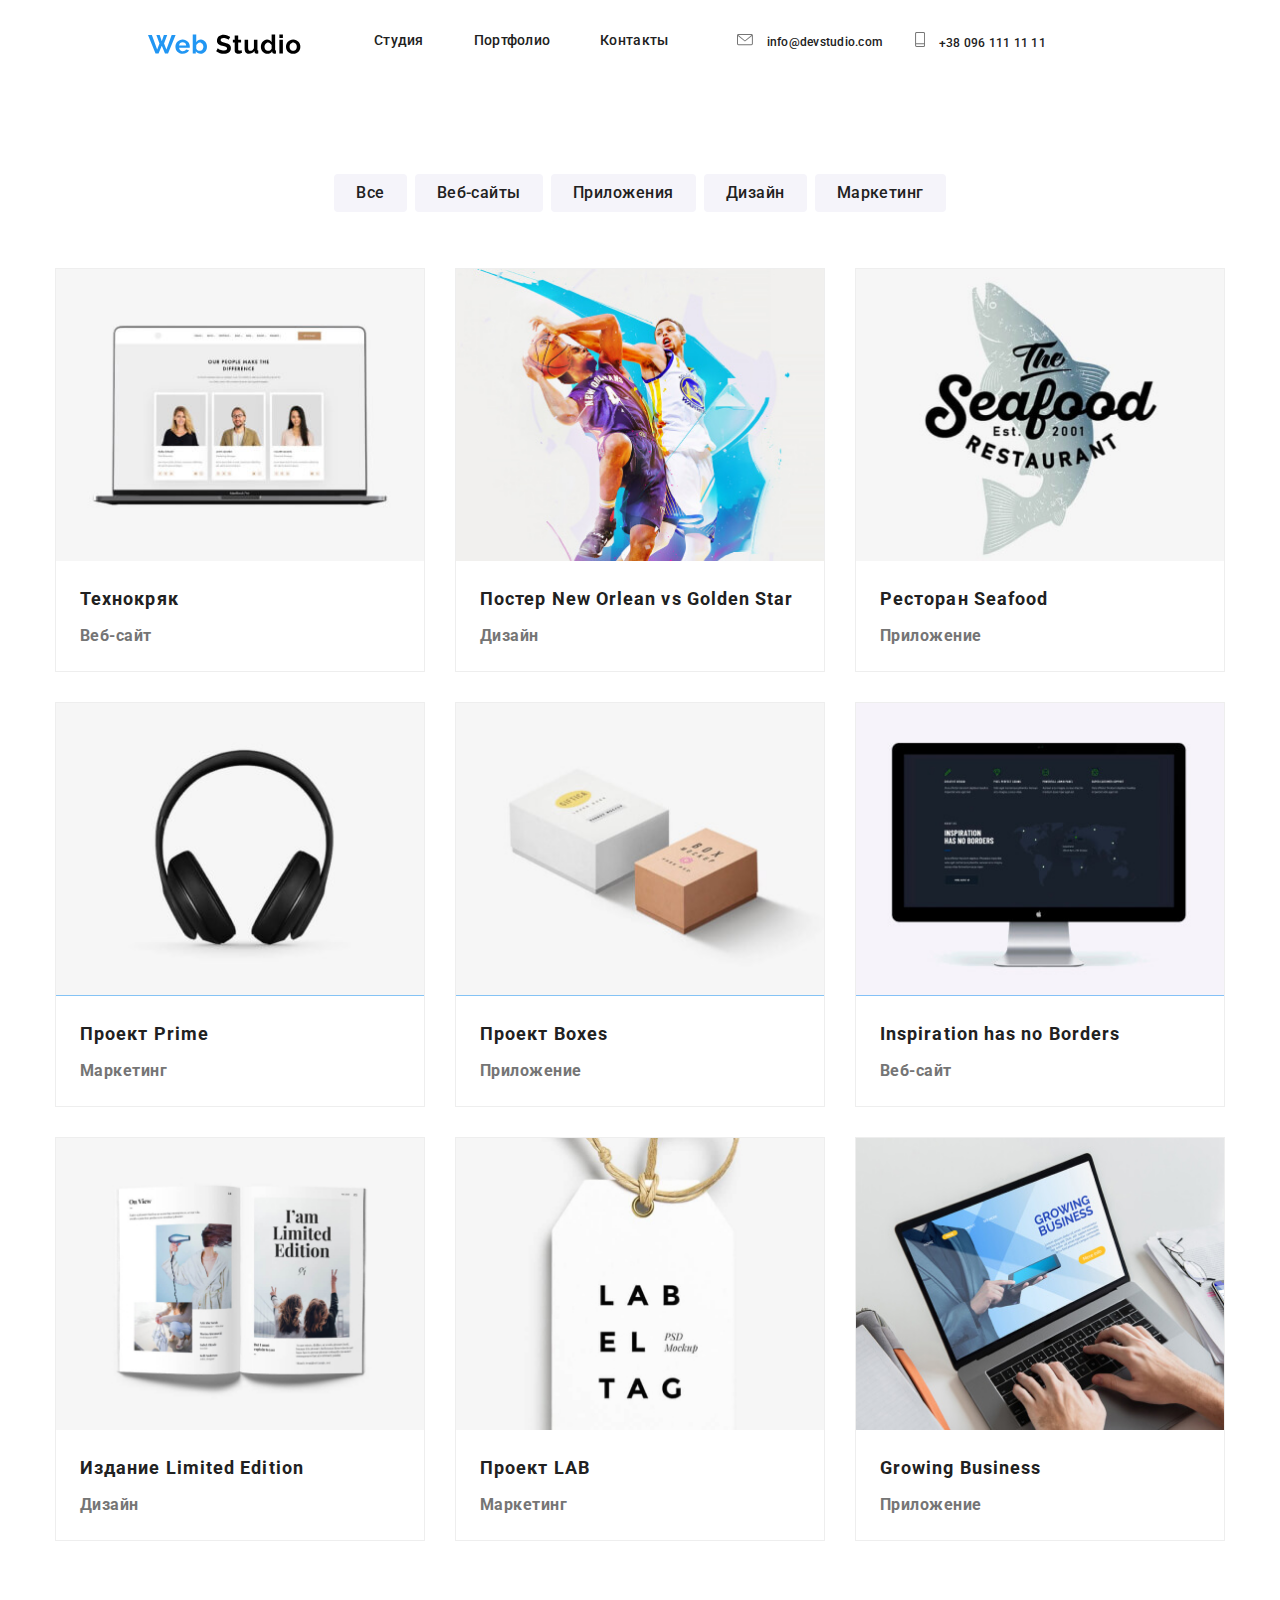
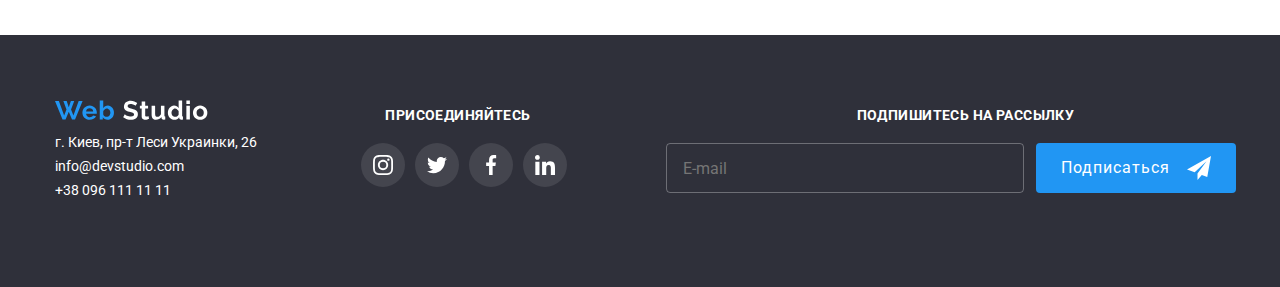
==== commit 3242a9e1: "Add files via upload" ====
--- a/poftfolio.html
+++ b/poftfolio.html
@@ -39,9 +39,8 @@
             </svg>
           </button>
       <div class="menu-container is-open" id="menu-container" data-menu>
-                   
-        <div>    
-          <nav class="navigation"> 
+          <div class="navigation-div">
+            <nav class="navigation"> 
               <ul class="navigation-list list">
                 <li class="navigation-list-item">
                   <a class="navigation-list-link link" href="">Студия </a>
@@ -57,7 +56,8 @@
               </ul>
             </nav>
           </div>
-          <div>    
+          
+          <div class="adress-div">
             <address class="address">
               <ul class="address-list list">
                 <li class="address-list-item">
@@ -80,8 +80,9 @@
                 </li>
               </ul>
             </address>
+          </div>       
+            
         </div>
-      </div>
     </div>
     </header> 
     <main>
@@ -510,6 +511,6 @@
     
       </div>
     </div>
-    <script src="./js/menu.js"></script>
+    
   </body>
 </html>
--- a/css/portfolio.min.css
+++ b/css/portfolio.min.css
@@ -1,2 +1,2 @@
-.visually-hidden{position:absolute !important;clip:rect(1px 1px 1px 1px);clip:rect(1px, 1px, 1px, 1px);padding:0 !important;border:0 !important;height:1px !important;width:1px !important;overflow:hidden}*,*::before,*::after{margin:0;padding:0}body{font-family:"Roboto",sans-serif;font-style:normal}.list{list-style:none}.link{text-decoration:none}.address{font-style:normal}img{display:block;max-width:100%;height:auto}.section{padding-top:30px;padding-bottom:30px}@media screen and (min-width: 1200px){.section{padding-top:47px;padding-bottom:47px}}@media screen and (min-width: 480px){.container{padding-left:15px;padding-right:15px;width:480px;margin:0 auto}.header .container{display:flex;align-items:center;justify-content:space-between}}@media screen and (min-width: 768px){.container{width:768px;margin:0 auto;padding:0 15px}}@media screen and (min-width: 1200px){.container{width:1200px;padding:0 15px;margin:0 auto}.footer .container{display:flex;height:252px}.hero .container{display:flex}}.title{font-weight:700;font-size:26px;line-height:1.269;text-align:center;letter-spacing:0.03em;color:#212121}.about .title{margin-bottom:50px}.clients .title{margin-bottom:30px}.co-worker .title{margin-bottom:30px}@media screen and (min-width: 1200px){.title{font-weight:700;font-size:36px}.co-worker .title{margin-bottom:50px}.clients .title{margin-bottom:50px}}@media screen and (min-width: 480px){.menu-button{display:inline-flex;margin:0;padding:0;border:0;background-color:transparent}.menu-button .icon-cross{display:none;width:20px}.menu-button.is-open .icon-cross{display:block}.menu-button.is-open .icon-menu{display:none}.menu-container{display:none;position:absolute;top:60px;left:0;width:100%;text-align:center;background-color:#FFFFFF;padding:60px 140px}.menu-container.is-open{display:block}.mobile-menu{display:block;fill:#212121;margin-top:10px}.mobile-menu :hover{fill:#2196f3}.mobile-menu .icon-menu{width:40px;height:40px}.mobile-menu .icon-cross{width:20px;height:20px}.address{display:none}}@media screen and (min-width: 768px){.menu-container{display:flex;align-items:center;position:relative;padding:0px;top:0}.menu-button{display:none}.address{display:block}}.subtitle{font-weight:700;font-size:14px;line-height:1.143;letter-spacing:0.03em;text-transform:uppercase;color:#212121}.advantages .subtitle{margin-bottom:10px;text-align:center}@media screen and (min-width: 1200px){.advantages .subtitle{text-align:left}}.logo{width:141px;height:28px;margin-top:26px;margin-bottom:16px}.logo-img-svg{width:153px;height:31px}@media screen and (min-width: 768px){.logo{margin-right:81px;margin-bottom:26px}}@media screen and (min-width: 1200px){.logo{margin-left:93px;margin-right:85px;margin-bottom:26px}}.discription{font-weight:400;font-size:14px;line-height:1.714;letter-spacing:0.03em;color:#757575}.advantages-content .discription{margin-bottom:30px}.backdrop{position:fixed;top:0px;left:0px;width:100%;height:100%;background-color:rgba(0,0,0,0.5);transition:all 550ms linear}.backdrop.is-hidden{opacity:0;visibility:hidden;pointer-events:none;transition:all 500ms linear 500ms}.backdrop.is-open{opacity:0;visibility:hidden;pointer-events:none;transition:all 500ms linear 500ms}.modal{position:absolute;top:50%;left:50%;transform:translate(-50%, -50%) scale(1);width:450px;height:609px;background-color:#fff;transition:all 300ms linear 500ms;padding:40px}.modal-btn-svg{width:11px;height:11px;fill:#000}.close-btn:hover .modal-btn-svg{fill:#2196f3;transition:color 250ms cubic-bezier(0.4, 0, 0.2, 1)}.backdrop.is-hidden .modal{transform:translate(-50%, -50%) scale(0);transition:all 500ms linear 0ms}.modal-form-btn{font-family:"Roboto", sans-serif;font-style:normal;font-weight:700;font-size:16px;line-height:1.875;align-items:center;letter-spacing:0.06em;margin-top:30px;margin-left:85px;margin-right:85px;width:200px;height:50px;background:#2196f3;color:#ffffff;border-radius:4px;padding:10px 25px}.modal-title{font-family:Roboto;font-style:normal;font-weight:700;font-size:20px;line-height:1.15;text-align:center;color:#212121;margin-bottom:30px}.close-btn{position:absolute;width:30px;height:30px;top:10px;right:9px;background:#ffffff;border:1px solid rgba(0,0,0,0.1);border-radius:100%}.modal-form{display:flex;flex-direction:column}.modal-form-field,.modal-form-massege{display:block;font-family:Roboto;font-style:normal;font-weight:400;font-size:14px;line-height:1.143;color:#757575}.modal-form-field-wrapper{display:block;position:relative;margin-top:4px;margin-bottom:10px}.modal-form-input{display:block;width:100%;height:40px;border:1px solid rgba(33,33,33,0.2);border-radius:4px;padding-left:42px}.modal-form-massege{width:100%;height:120px;border:1px solid rgba(33,33,33,0.2);border-radius:4px;resize:none;margin-top:4px;padding-left:16px;padding-top:12px}.modal-form-input:focus,.modal-form-massege:focus{outline:none;border:1px solid #2196f3}.modal-form-svg{position:absolute;left:19px;bottom:14px;fill:#000}.modal-form-input:focus+.modal-form-svg{fill:#2196f3}.modal-form-policy-lable{text-decoration-skip:none;font-family:Roboto;font-style:normal;font-weight:400;font-size:14px;line-height:1.714;color:#757575}.modal-form-policy-lable::before{display:inline-block;width:16px;height:15px;content:"";background-image:url(../images/check.png);border-radius:2px}.modal-form-policy:checked+.modal-form-policy-lable::before{background-image:url(../images/check_on.png);background-position:center;background-color:#2196f3;background-repeat:no-repeat}@media screen and (min-width: 1200px){.modal{width:528px;height:581px}.modal-form-btn{margin-left:124px;margin-right:124px}}.header{position:relative;height:60px;margin-left:auto}.navigation-list-link{position:relative;margin-bottom:40px;display:flex;flex-direction:column;align-items:center;font-weight:500;font-style:normal;font-size:14px;line-height:1.143;letter-spacing:0.02em;color:#212121;transition:color 250ms cubic-bezier(0.4, 0, 0.2, 1)}.navigation-list-link:hover,.navigation-list-link:focus{color:#2196f3}.navigation-list-link:hover::after{position:absolute;top:38px;width:100%;content:"";height:4px;background:#2196f3;border-radius:2px}@media screen and (min-width: 480px) and (max-width: 1199){.navigation,.address{display:none}}@media screen and (min-width: 768px){.header{height:80px}.header .address{margin-left:auto;margin-right:auto}.navigation{display:flex;align-items:center}.navigation-list{display:flex;align-items:center}.navigation-list-item:not(:last-child){margin-right:50px}.navigation-list-link{position:relative;display:flex;flex-direction:column;align-items:center;font-weight:500;font-style:normal;font-size:14px;line-height:1.143;letter-spacing:0.02em;color:#212121;transition:color 250ms cubic-bezier(0.4, 0, 0.2, 1)}.navigation-list-link:hover,.navigation-list-link :focus{color:#2196f3}.navigation-list-link:hover::after{position:absolute;top:38px;width:100%;content:"";height:4px;background:#2196f3;border-radius:2px}.address-list{display:flex;width:148px;margin-left:69px;flex-direction:column;align-items:center}.address-list-item{width:148px;display:flex}.address-list-item-mail,.address-list-item-tel{font-weight:500;font-style:normal;font-size:12px;line-height:1.167;letter-spacing:0.02em;color:#212121;transition:color 250ms cubic-bezier(0.4, 0, 0.2, 1)}.address-list-item-mail:hover,.address-list-item-mail :focus,.address-list-item-tel:hover,.address-list-item-tel :focus{color:#2196f3}.address-list-item-mail{margin-top:2px;margin-bottom:10px}.mail-svg{width:16px;height:12px;margin-right:10px;fill:#757575}.address-list-item:hover .mail-svg{fill:#2196f3;transition:color 250ms cubic-bezier(0.4, 0, 0.2, 1)}.tel-svg{width:10px;height:15px;margin-right:10px;fill:#757575}.address-list-item:hover .tel-svg{fill:#2196f3;transition:color 250ms cubic-bezier(0.4, 0, 0.2, 1)}}@media screen and (min-width: 1200px){.navigation-list-link:hover::after{top:30px}.address-list{justify-content:space-between;flex-direction:row}.address-list-item{height:20px;width:180px}.address-list-item-mail,.address-list-item-tel{font-size:14px;line-height:1.143}.address-list-item:not(:last-child){margin-right:50px}}.footer{background:#2f303a;padding-top:60px}.address-footer{text-align:center}.address-footer-description{text-align:center;font-family:"Roboto", sans-serif;font-style:normal;font-weight:400;font-size:14px;line-height:1.714;color:#ffffff}.address-list-footer-mail,.address-list-footer-tel{color:#ffffff}@media screen and (min-width: 768px){.footer{background:#2f303a;padding-top:60px}.footer-tablet{padding-left:61px;padding-right:74px;display:flex;justify-content:space-between}}@media screen and (min-width: 1200px){.footer{margin:0 auto;padding-top:0px}.footer-tablet{justify-content:start;padding-top:0px;padding-left:0px;padding-right:0px}.address-footer{margin-top:60px;text-align:left;width:231px;margin-right:70px}.address-footer-description{text-align:left}}.social-title{font-weight:700;font-size:14px;line-height:1.143;letter-spacing:0.03em;text-transform:uppercase;color:#ffffff;margin-top:60px;margin-bottom:20px}.subscription-social-title,.subscription-title{text-align:center;font-weight:700;font-size:14px;line-height:1.143;letter-spacing:0.03em;text-transform:uppercase;color:#ffffff;margin-right:12px;margin-top:60px;margin-bottom:20px}.subscription-list{display:flex;margin-left:117px;margin-right:117px}.subscription-social-link{display:flex;align-items:center;justify-content:center;margin-right:5px;margin-left:5px;width:44px;height:44px;border-radius:50px;background-color:rgba(255,255,255,0.1)}.subscription-social-link-svg{width:20px;height:20px;fill:#fff}.subscription-input{margin-bottom:20px;width:450px;height:50px;border-radius:4px;border:1px solid rgba(255,255,255,0.3);box-sizing:border-box;background-color:transparent;padding-left:16px;color:#fff}.subscription-input :hover,.subscription-input :focus{border:1px solid #2196f3}.subscription-btn{margin-bottom:60px;margin-left:135px;margin-right:135px;font-family:"Roboto", sans-serif;font-style:normal;font-weight:400;font-size:16px;line-height:1.875;align-items:center;letter-spacing:0.06em;margin-top:20px;width:200px;height:50px;background:#2196f3;border-radius:4px;border:0px;padding:10px 25px;color:#ffffff}.subscription-btn-text{display:inline-block;display:flex;align-items:center;justify-content:space-between}.subscription-btn-svg{width:24px;height:24px;margin-left:10px;fill:#FFFFFF}@media screen and (min-width: 768px){.subscription-list{margin:0 auto}.subscription-input{margin-left:151px}.subscription-btn{margin-left:276px}.subscription-social-title{margin-top:0px}}@media screen and (min-width: 1200px){.subscription{margin-top:72px}.subscription-form{display:flex}.subscription-title{margin-top:72px}.subscription-btn{margin-left:12px;margin-top:0px}.subscription-list{display:flex;justify-content:space-between}.subscription-input{width:358px;margin-left:94px}}.tabs{margin:0 auto;margin-top:60px;margin-bottom:56px}.portfolio-list{display:wrap;flex-wrap:wrap;align-items:center}.portfolio-list-item{background-color:#F5F4FA;padding:6px 22px;border-radius:4px}.portfolio-list-item:hover,.portfolio-list-item:focus{background-color:#2196f3}.portfolio-list-item:not(:last-child){margin-right:8px}.portfolio-list-item-link{font-weight:500;font-size:16px;line-height:1.625;text-align:center;letter-spacing:0.03em;color:#212121}.portfolio-list-item-link:hover,.portfolio-list-item-link:focus{color:#ffffff}.gallery{margin-bottom:94px}.gallery-item-title{font-weight:700;font-size:18px;line-height:2;letter-spacing:0.06em;color:#212121;margin-top:20px;margin-left:24px}.gallery-item-discription{font-weight:700;font-size:16px;line-height:1.875;letter-spacing:0.03em;color:#757575;margin-top:4px;margin-left:24px;margin-bottom:20px}.gallery-list{margin:-15px}.gallery-list-item{width:450px;margin:15px;background:#ffffff;border:1px solid #eeeeee;box-sizing:border-box;transition:all 250ms cubic-bezier(0.4, 0, 0.2, 1)}.gallery-list-item:hover{border:1px solid #eeeeee;box-sizing:border-box;box-shadow:0px 1px 1px rgba(0,0,0,0.12),0px 4px 4px rgba(0,0,0,0.06),1px 4px 6px rgba(0,0,0,0.16)}.gallery-list-img-wraper{position:relative;overflow:hidden}.overlay{position:absolute;left:0;top:0;width:100%;height:100%;background:rgba(33,150,243,0.9);font-family:"Roboto", sans-serif;font-style:normal;font-weight:400;font-size:18px;line-height:1.556;color:#ffffff;padding:77px 24px;transform:translateY(100%);transition:all 300ms linear}.gallery-list-item:hover .overlay{transform:translateY(0%)}@media screen and (min-width: 768px){.gallery-list{display:flex;flex-wrap:wrap}.gallery-list-item{width:354px}.overlay{padding:49px 24px}}@media screen and (min-width: 1200px){.portfolio-list{display:flex;align-items:center;justify-content:center;margin-top:94px;margin-bottom:50px}.gallery-list-item{width:370px}.overlay{padding:63px 24px}}
+.visually-hidden{position:absolute !important;clip:rect(1px 1px 1px 1px);clip:rect(1px, 1px, 1px, 1px);padding:0 !important;border:0 !important;height:1px !important;width:1px !important;overflow:hidden}*,*::before,*::after{margin:0;padding:0}body{font-family:"Roboto",sans-serif;font-style:normal}.list{list-style:none}.link{text-decoration:none}.address{font-style:normal}img{display:block;max-width:100%;height:auto}.section{padding-top:30px;padding-bottom:30px}@media screen and (min-width: 1200px){.section{padding-top:47px;padding-bottom:47px}}@media screen and (min-width: 480px){.container{padding-left:15px;padding-right:15px;width:480px;margin:0 auto}.header .container{display:flex;align-items:center;justify-content:space-between}}@media screen and (min-width: 768px){.container{width:768px;margin:0 auto;padding:0 15px}}@media screen and (min-width: 1200px){.container{width:1200px;padding:0 15px;margin:0 auto}.footer .container{display:flex;height:252px}.hero .container{display:flex}}.title{font-weight:700;font-size:26px;line-height:1.269;text-align:center;letter-spacing:0.03em;color:#212121}.about .title{margin-bottom:50px}.clients .title{margin-bottom:30px}.co-worker .title{margin-bottom:30px}@media screen and (min-width: 1200px){.title{font-weight:700;font-size:36px}.co-worker .title{margin-bottom:50px}.clients .title{margin-bottom:50px}}@media screen and (min-width: 480px){.menu-button{display:inline-flex;margin:0;padding:0;border:0;background-color:transparent}.menu-button .icon-cross{display:none;width:20px}.menu-button.is-open .icon-cross{display:block}.menu-button.is-open .icon-menu{display:none}.menu-container{display:none;position:absolute;top:60px;left:0;width:100%;text-align:center;background-color:#FFFFFF;padding:60px 140px}.menu-container.is-open{display:block}.mobile-menu{display:block;fill:#212121;margin-top:10px}.mobile-menu :hover{fill:#2196f3}.mobile-menu .icon-menu{width:40px;height:40px}.mobile-menu .icon-cross{width:20px;height:20px}.address{display:none}}@media screen and (min-width: 768px){.menu-container.is-open{display:flex;justify-content:space-between;background-color:transparent}.menu-container{position:relative;padding:0px;top:0}.adress-div{margin-top:21px;margin-right:15px;padding:0}.navigation-div{margin-top:32px}.menu-button{display:none}.address{display:block}}@media screen and (min-width: 1200px){.navigation-div{margin-top:0px}.adress-div{margin-top:32px;margin-right:200px;padding:0}}.subtitle{font-weight:700;font-size:14px;line-height:1.143;letter-spacing:0.03em;text-transform:uppercase;color:#212121}.advantages .subtitle{margin-bottom:10px;text-align:center}@media screen and (min-width: 1200px){.advantages .subtitle{text-align:left}}.logo{width:141px;height:28px;margin-top:26px;margin-bottom:16px}.logo-img-svg{width:153px;height:31px}@media screen and (min-width: 768px){.logo{margin-right:81px;margin-bottom:26px}}@media screen and (min-width: 1200px){.logo{margin-top:24px;margin-left:93px;margin-right:85px;margin-bottom:26px}}.discription{font-weight:400;font-size:14px;line-height:1.714;letter-spacing:0.03em;color:#757575}.advantages-content .discription{margin-bottom:30px}.backdrop{position:fixed;top:0px;left:0px;width:100%;height:100%;background-color:rgba(0,0,0,0.5);transition:all 550ms linear}.backdrop.is-hidden{opacity:0;visibility:hidden;pointer-events:none;transition:all 500ms linear 500ms}.backdrop.is-open{opacity:0;visibility:hidden;pointer-events:none;transition:all 500ms linear 500ms}.modal{position:absolute;top:50%;left:50%;transform:translate(-50%, -50%) scale(1);width:450px;height:609px;background-color:#fff;transition:all 300ms linear 500ms;padding:40px}.modal-btn-svg{width:11px;height:11px;fill:#000}.close-btn:hover .modal-btn-svg{fill:#2196f3;transition:color 250ms cubic-bezier(0.4, 0, 0.2, 1)}.backdrop.is-hidden .modal{transform:translate(-50%, -50%) scale(0);transition:all 500ms linear 0ms}.modal-form-btn{font-family:"Roboto", sans-serif;font-style:normal;font-weight:700;font-size:16px;line-height:1.875;align-items:center;letter-spacing:0.06em;margin-top:30px;margin-left:85px;margin-right:85px;width:200px;height:50px;background:#2196f3;color:#ffffff;border-radius:4px;padding:10px 25px}.modal-title{font-family:Roboto;font-style:normal;font-weight:700;font-size:20px;line-height:1.15;text-align:center;color:#212121;margin-bottom:30px}.close-btn{position:absolute;width:30px;height:30px;top:10px;right:9px;background:#ffffff;border:1px solid rgba(0,0,0,0.1);border-radius:100%}.modal-form{display:flex;flex-direction:column}.modal-form-field,.modal-form-massege{display:block;font-family:Roboto;font-style:normal;font-weight:400;font-size:14px;line-height:1.143;color:#757575}.modal-form-field-wrapper{display:block;position:relative;margin-top:4px;margin-bottom:10px}.modal-form-input{display:block;width:100%;height:40px;border:1px solid rgba(33,33,33,0.2);border-radius:4px;padding-left:42px}.modal-form-massege{width:100%;height:120px;border:1px solid rgba(33,33,33,0.2);border-radius:4px;resize:none;margin-top:4px;padding-left:16px;padding-top:12px}.modal-form-input:focus,.modal-form-massege:focus{outline:none;border:1px solid #2196f3}.modal-form-svg{position:absolute;left:19px;bottom:14px;fill:#000}.modal-form-input:focus+.modal-form-svg{fill:#2196f3}.modal-form-policy-lable{text-decoration-skip:none;font-family:Roboto;font-style:normal;font-weight:400;font-size:14px;line-height:1.714;color:#757575}.modal-form-policy-lable::before{display:inline-block;width:16px;height:15px;content:"";background-image:url(../images/check.png);border-radius:2px}.modal-form-policy:checked+.modal-form-policy-lable::before{background-image:url(../images/check_on.png);background-position:center;background-color:#2196f3;background-repeat:no-repeat}@media screen and (min-width: 1200px){.modal{width:528px;height:581px}.modal-form-btn{margin-left:124px;margin-right:124px}}.header{position:relative;height:60px;margin-left:auto}.navigation-list-link{position:relative;margin-bottom:40px;display:flex;flex-direction:column;align-items:center;font-weight:500;font-style:normal;font-size:14px;line-height:1.143;letter-spacing:0.02em;color:#212121;transition:color 250ms cubic-bezier(0.4, 0, 0.2, 1)}.navigation-list-link:hover,.navigation-list-link:focus{color:#2196f3}.navigation-list-link:hover::after{position:absolute;top:38px;width:100%;content:"";height:4px;background:#2196f3;border-radius:2px}@media screen and (min-width: 480px) and (max-width: 1199){.navigation,.address{display:none}}@media screen and (min-width: 768px){.header{height:80px}.header .address{margin-left:auto;margin-right:auto}.navigation{display:flex;align-items:center}.navigation-list{display:flex;align-items:center}.navigation-list-item:not(:last-child){margin-right:50px}.navigation-list-link{position:relative;display:flex;flex-direction:column;align-items:center;font-weight:500;font-style:normal;font-size:14px;line-height:1.143;letter-spacing:0.02em;color:#212121;transition:color 250ms cubic-bezier(0.4, 0, 0.2, 1)}.navigation-list-link:hover,.navigation-list-link :focus{color:#2196f3}.navigation-list-link:hover::after{position:absolute;top:38px;width:100%;content:"";height:4px;background:#2196f3;border-radius:2px}.address-list{display:flex;margin-left:69px;flex-direction:column}.address-list-item{width:148px;display:flex}.address-list-item-mail,.address-list-item-tel{font-weight:500;font-style:normal;font-size:12px;line-height:1.167;letter-spacing:0.02em;color:#212121;transition:color 250ms cubic-bezier(0.4, 0, 0.2, 1)}.address-list-item-mail:hover,.address-list-item-mail :focus,.address-list-item-tel:hover,.address-list-item-tel :focus{color:#2196f3}.address-list-item-mail{margin-top:2px;margin-bottom:10px}.mail-svg{width:16px;height:12px;margin-right:10px;fill:#757575}.address-list-item:hover .mail-svg{fill:#2196f3;transition:color 250ms cubic-bezier(0.4, 0, 0.2, 1)}.tel-svg{width:10px;height:15px;margin-right:10px;fill:#757575}.address-list-item:hover .tel-svg{fill:#2196f3;transition:color 250ms cubic-bezier(0.4, 0, 0.2, 1)}}@media screen and (min-width: 1200px){.address-list{flex-direction:inherit}.address-list-item{margin-right:30px}.address-list-item-mail,.address-list-item-tel{font-size:12px;line-height:1.143}.navigation{margin-top:32px}.navigation-list-link:hover::after{top:30px}}.footer{background:#2f303a;padding-top:60px}.address-footer{text-align:center}.address-footer-description{text-align:center;font-family:"Roboto", sans-serif;font-style:normal;font-weight:400;font-size:14px;line-height:1.714;color:#ffffff}.address-list-footer-mail,.address-list-footer-tel{color:#ffffff}@media screen and (min-width: 768px){.footer{background:#2f303a;padding-top:60px}.footer-tablet{padding-left:61px;padding-right:74px;display:flex;justify-content:space-between}}@media screen and (min-width: 1200px){.footer{margin:0 auto;padding-top:0px}.footer-tablet{justify-content:start;padding-top:0px;padding-left:0px;padding-right:0px}.address-footer{margin-top:60px;text-align:left;width:231px;margin-right:70px}.address-footer-description{text-align:left}}.social-title{font-weight:700;font-size:14px;line-height:1.143;letter-spacing:0.03em;text-transform:uppercase;color:#ffffff;margin-top:60px;margin-bottom:20px}.subscription-social-title,.subscription-title{text-align:center;font-weight:700;font-size:14px;line-height:1.143;letter-spacing:0.03em;text-transform:uppercase;color:#ffffff;margin-right:12px;margin-top:60px;margin-bottom:20px}.subscription-list{display:flex;margin-left:117px;margin-right:117px}.subscription-social-link{display:flex;align-items:center;justify-content:center;margin-right:5px;margin-left:5px;width:44px;height:44px;border-radius:50px;background-color:rgba(255,255,255,0.1)}.subscription-social-link-svg{width:20px;height:20px;fill:#fff}.subscription-input{margin-bottom:20px;width:450px;height:50px;border-radius:4px;border:1px solid rgba(255,255,255,0.3);box-sizing:border-box;background-color:transparent;padding-left:16px;color:#fff}.subscription-input :hover,.subscription-input :focus{border:1px solid #2196f3}.subscription-btn{margin-bottom:60px;margin-left:135px;margin-right:135px;font-family:"Roboto", sans-serif;font-style:normal;font-weight:400;font-size:16px;line-height:1.875;align-items:center;letter-spacing:0.06em;margin-top:20px;width:200px;height:50px;background:#2196f3;border-radius:4px;border:0px;padding:10px 25px;color:#ffffff}.subscription-btn-text{display:inline-block;display:flex;align-items:center;justify-content:space-between}.subscription-btn-svg{width:24px;height:24px;margin-left:10px;fill:#FFFFFF}@media screen and (min-width: 768px){.subscription-list{margin:0 auto}.subscription-input{margin-left:151px}.subscription-btn{margin-left:276px}.subscription-social-title{margin-top:0px}}@media screen and (min-width: 1200px){.subscription{margin-top:72px}.subscription-form{display:flex}.subscription-title{margin-top:72px}.subscription-btn{margin-left:12px;margin-top:0px}.subscription-list{display:flex;justify-content:space-between}.subscription-input{width:358px;margin-left:94px}}.tabs{margin:0 auto;margin-top:60px;margin-bottom:56px}.portfolio-list{display:wrap;flex-wrap:wrap;align-items:center}.portfolio-list-item{background-color:#F5F4FA;padding:6px 22px;border-radius:4px}.portfolio-list-item:hover,.portfolio-list-item:focus{background-color:#2196f3}.portfolio-list-item:not(:last-child){margin-right:8px}.portfolio-list-item-link{font-weight:500;font-size:16px;line-height:1.625;text-align:center;letter-spacing:0.03em;color:#212121}.portfolio-list-item-link:hover,.portfolio-list-item-link:focus{color:#ffffff}.gallery{margin-bottom:94px}.gallery-item-title{font-weight:700;font-size:18px;line-height:2;letter-spacing:0.06em;color:#212121;margin-top:20px;margin-left:24px}.gallery-item-discription{font-weight:700;font-size:16px;line-height:1.875;letter-spacing:0.03em;color:#757575;margin-top:4px;margin-left:24px;margin-bottom:20px}.gallery-list{margin:-15px}.gallery-list-item{width:450px;margin:15px;background:#ffffff;border:1px solid #eeeeee;box-sizing:border-box;transition:all 250ms cubic-bezier(0.4, 0, 0.2, 1)}.gallery-list-item:hover{border:1px solid #eeeeee;box-sizing:border-box;box-shadow:0px 1px 1px rgba(0,0,0,0.12),0px 4px 4px rgba(0,0,0,0.06),1px 4px 6px rgba(0,0,0,0.16)}.gallery-list-img-wraper{position:relative;overflow:hidden}.overlay{position:absolute;left:0;top:0;width:100%;height:100%;background:rgba(33,150,243,0.9);font-family:"Roboto", sans-serif;font-style:normal;font-weight:400;font-size:18px;line-height:1.556;color:#ffffff;padding:77px 24px;transform:translateY(100%);transition:all 300ms linear}.gallery-list-item:hover .overlay{transform:translateY(0%)}@media screen and (min-width: 768px){.gallery-list{display:flex;flex-wrap:wrap}.gallery-list-item{width:354px}.overlay{padding:49px 24px}}@media screen and (min-width: 1200px){.portfolio-list{display:flex;align-items:center;justify-content:center;margin-top:94px;margin-bottom:50px}.gallery-list-item{width:370px}.overlay{padding:63px 24px}}
 /*# sourceMappingURL=portfolio.min.css.map */